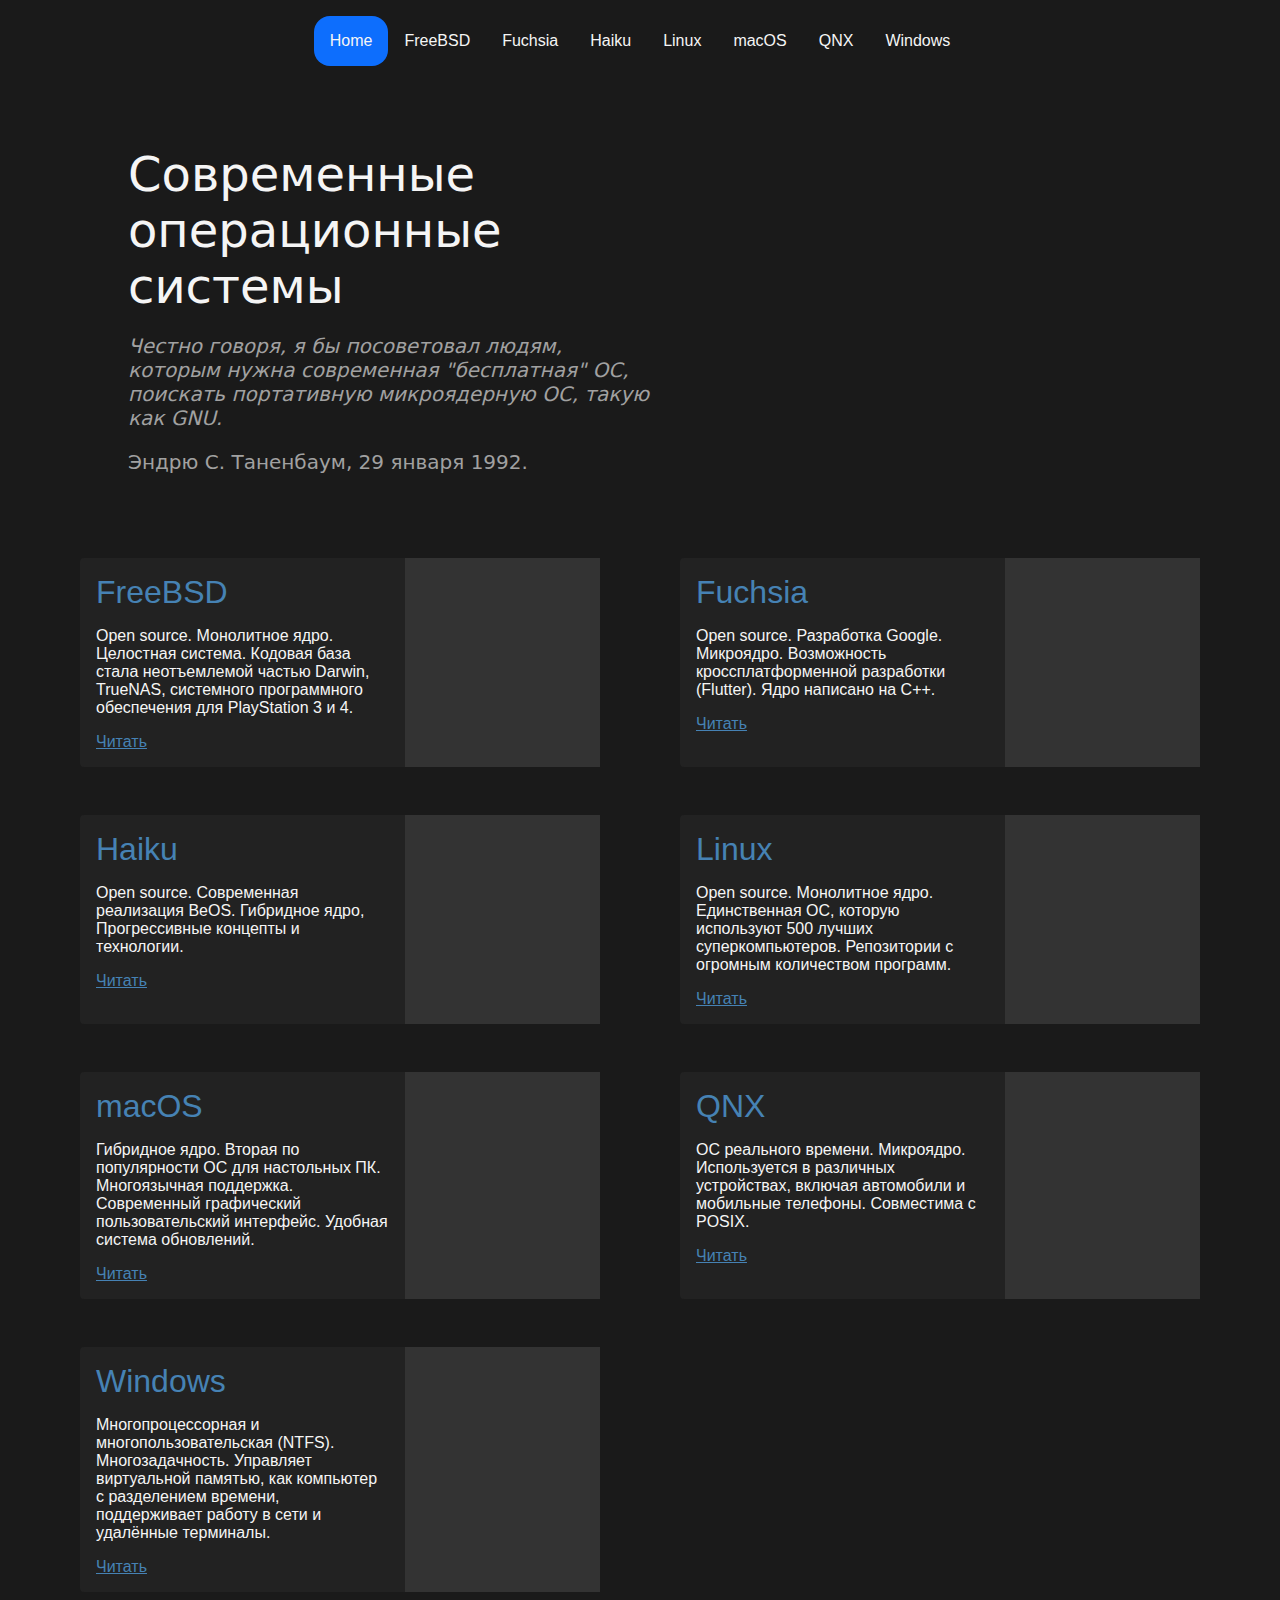
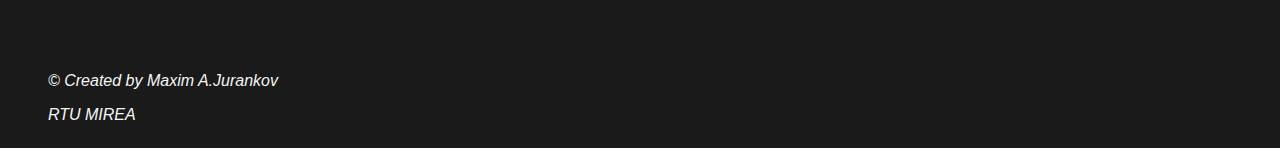
==== index.html @ efebb44e "add Home page" ====
<!DOCTYPE html>
<html lang="ru">

<head>
    <meta charset="UTF-8">
    <meta http-equiv="X-UA-Compatible" content="IE=edge">
    <meta name="viewport" content="width=device-width, initial-scale=1.0">
    <title>Home | Modern Operating Systems</title>
    <!-- Styles -->
    <link rel="stylesheet" href="css/style.css">
    <link rel="stylesheet" href="css/navbar.css">
    <link rel="stylesheet" href="css/home.css">
</head>

<body>
    <!-- navigation menu -->
    <header class="flex-row menu">
        <div class="burger">
            <div class="burger-icon">
                <span></span>
            </div>
        </div>
        <div class="menu-body">
            <ul class="menu-list">
                <li><a href="index.html" class="active-link">Home</a></li>
                <li><a href="os/freebsd.html">FreeBSD</a></li>
                <li><a href="os/fuchsia.html">Fuchsia</a></li>
                <li><a href="os/haiku.html">Haiku</a></li>
                <li><a href="os/linux.html">Linux</a></li>
                <li><a href="os/macos.html">macOS</a></li>
                <li><a href="os/qnx.html">QNX</a></li>
                <li><a href="os/windows.html">Windows</a></li>
            </ul>
        </div>
    </header>

    <!-- Title of page -->
    <main class="container">
        <div>
            <p class="large name">Современные операционные системы</p>
            <p class="small subtitle"><i>Честно говоря, я бы посоветовал людям, которым нужна современная "бесплатная"
                    ОС, поискать портативную микроядерную ОС, такую как GNU.</i></p>
            <p class="small subtitle">Эндрю С. Таненбаум, 29 января 1992.</p>
        </div>
    </main>

    <!-- Menu of articles about OS -->
    <article class="flex-col post-container">
        <section class="flex-row row">
            <div class="post flex-row">
                <div class="post-text">
                    <p class="medium post-title">FreeBSD</p>
                    <p class="widecard">Open source. Монолитное ядро. Целостная система. Кодовая база стала неотъемлемой
                        частью Darwin, TrueNAS, системного программного обеспечения для PlayStation 3 и 4.</p>
                    <a href="os/freebsd.html" class="link">Читать</a>
                </div>
                <div class="thumbnail">
                </div>
            </div>
            <div class="post flex-row">
                <div class="post-text">
                    <p class="medium post-title">Fuchsia</p>
                    <p class="widecard">Open source. Разработка Google. Микроядро. Возможность кроссплатформенной
                        разработки (Flutter). Ядро написано на C++.</p>
                    <a href="os/fuchsia.html" class="link">Читать</a>
                </div>
                <div class="thumbnail">
                </div>
            </div>
        </section>
        <section class="flex-row row">
            <div class="post flex-row">
                <div class="post-text">
                    <p class="medium post-title">Haiku</p>
                    <p class="widecard">Open source. Современная реализация BeOS. Гибридное ядро, Прогрессивные концепты
                        и технологии.</p>
                    <a href="os/haiku.html" class="link">Читать</a>
                </div>
                <div class="thumbnail">
                </div>
            </div>
            <div class="post flex-row">
                <div class="post-text">
                    <p class="medium post-title">Linux</p>
                    <p class="widecard">Open source. Монолитное ядро. Единственная ОС, которую используют 500 лучших
                        суперкомпьютеров. Репозитории с огромным количеством программ.</p>
                    <a href="os/linux.html" class="link">Читать</a>
                </div>
                <div class="thumbnail">
                </div>
            </div>
        </section>
        <section class="flex-row row">
            <div class="post flex-row">
                <div class="post-text">
                    <p class="medium post-title">macOS</p>
                    <p class="widecard">Гибридное ядро. Вторая по популярности ОС для настольных ПК. Многоязычная
                        поддержка. Современный графический пользовательский интерфейс. Удобная система обновлений.</p>
                    <a href="os/macos.html" class="link">Читать</a>
                </div>
                <div class="thumbnail">
                </div>
            </div>
            <div class="post flex-row">
                <div class="post-text">
                    <p class="medium post-title">QNX</p>
                    <p class="widecard">ОС реального времени. Микроядро. Используется в различных устройствах, включая
                        автомобили и мобильные телефоны. Совместима с POSIX.</p>
                    <a href="os/qnx.html" class="link">Читать</a>
                </div>
                <div class="thumbnail">
                </div>
            </div>
        </section>
        <section class="flex-row row">
            <div class="post flex-row">
                <div class="post-text">
                    <p class="medium post-title">Windows</p>
                    <p class="widecard">Многопроцессорная и многопользовательская (NTFS). Многозадачность. Управляет
                        виртуальной памятью, как компьютер с разделением времени, поддерживает работу в сети и удалённые
                        терминалы.</p>
                    <a href="os/windows.html" class="link">Читать</a>
                </div>
                <div class="thumbnail">
                </div>
            </div>
            <div class="post flex-row" style="background-color: transparent;"></div>
        </section>
    </article>

    <footer>
        <address>
            <p>© Created by Maxim A.Jurankov</p>
            <p>RTU MIREA</p>
        </address>
    </footer>
</body>

<script src="js/menu.js"></script>

</html>
---- css/style.css ----
/* default tags */
html, body {
    background-color: #1a1a1a;
    color: whitesmoke;
    font-family: 'Open Sans', sans-serif;
    margin: 0;
    padding: 0;
    height: 100%;
}

a {
    text-decoration: none;
    color: inherit;
}

footer {
    background-color: inherit;
    margin-top: 5rem;
}

address {
    padding-left: 3rem;
    padding-right: 3rem;
    padding-bottom: 0.5rem;
}

code {
    background-color: #333;
    font-size: 1rem;
    padding: 0.2rem;
}

/* flex containers */
.flex-row { display: flex; }
.flex-col {
    display: flex;
    flex-direction: column;
}

/* work with text */
.large { font-size: 3rem; }
.medium { font-size: 2rem; }
.small { font-size: 1.25rem; }
.subtitle { color: #a1a1a1; }

@media screen and (max-width: 760px) {
    .large { font-size: 2rem; }
    .medium { font-size: 1.5rem; }
    .small { font-size: 1rem; }
}

@media screen and (max-width: 300px) {
    .large { font-size: 1.5rem; }
}

@media screen and (max-width: 250px) {
    p { font-size: 0.9rem; }
}
---- css/navbar.css ----
body.lock { overflow-y: hidden; }

.menu {
    width: 100%;
    margin: 0;
    padding-top: 1rem;
    padding-bottom: 1rem;
    justify-content: center;
    flex: 1;
}

.menu-list {
    list-style-type: none;
    padding: 0;
    margin: 0;
}

.menu-list li { float: left; }

.menu-list a {
    padding: 1rem;
    text-align: center;
    display: inline-block;
}

.menu-list a:hover { text-decoration: underline; }

.active-link {
    background-color: #0d6efd;
    border-radius: 1rem;
}

.burger { display: none; }

/* Media for mobile screens */
@media screen and (max-width: 760px) {

    /* Burger menu */
    .burger {
        display: block;
        padding-left: 1rem;
    }

    .burger-icon {
        position: relative;
        width: 2.5rem;
        height: 2.5rem;
        cursor: pointer;
    }

    .burger-icon.active > span { transform: scale(0) translate(0px, -50%); }
    .burger-icon.active::before {
        top: 50%;
        transform: rotate(-45deg) translate(0px, -50%);
    }

    .burger-icon.active::after {
        bottom: 50%;
        transform: rotate(45deg) translate(0px, 50%);
    }

    .burger-icon::before, 
    .burger-icon::after, 
    .burger-icon > span {
        left: 0;
        position: absolute;
        height: 10%;
        width: 100%;
        transition: all 0.3s ease 0s;
        background-color: #fff;
    }

    .burger-icon::before, 
    .burger-icon::after { content: ""; }

    .burger-icon::before { top: 0; }
    .burger-icon::after { bottom: 0; }

    .burger-icon > span {
        top: 50%;
        transform: scale(1) translate(0px, -50%);
    }

    /* Menu body */
    .menu {
        flex-direction: column;
        background-color: black;
    }

    .menu-body {
        position: relative;
    }

    .menu-list {
        display: flex;
        flex-direction: column;
        align-items: center;
        background-color: rgba(0, 0, 0, 0.9);
        position: fixed;
        width: 100%;
        height: 70%;
        transform: translate(-100%, 0px);
        overflow: auto;
    }

    .menu-list > * { flex: 1; }
    .menu-list.active { transform: translate(0px, 0px); }
    .menu-list a { padding: 0.5rem; }
}
---- css/home.css ----
/* container */
.container {
    margin-top: 3rem;
    margin-bottom: 3rem;
    margin-left: 5rem;
    margin-right: 5rem;
    padding: 1rem;
    padding-left: 3rem;
    border-radius: 0.25rem;
}

.container > div {
    text-align: left;
    width: 50%;
    font-family: system-ui,-apple-system,"Segoe UI",Roboto,"Helvetica Neue",
    Arial,"Noto Sans","Liberation Sans",sans-serif,"Apple Color Emoji",
    "Segoe UI Emoji","Segoe UI Symbol","Noto Color Emoji";
}

.container p.name {
    margin: 0;
}

/* post container */
.post-container {
    margin-left: 5rem;
    margin-right: 5rem;
    flex-wrap: nowrap;
}

.post {
    flex: 1;
    border-radius: 0.25rem;
    background-color: #222;
    text-align: center;
    margin-right: 5rem;
}

.row { margin-top: 3rem; }
.row:first-child { margin-top: 0; }

.post:last-child { margin-right: 0; }

.post-text {
    text-align: left;
    padding: 1rem;
    width: 60%;
}

.widecard { margin-top: 1rem; }
.post-title {
    margin: 0;
    padding: 0;
    color: steelblue;
}

.link {
    margin-top: 1rem;
    color: steelblue;
    text-decoration: underline;
}

.thumbnail {
    width: 40%;
    background-color: #333;
}

@media screen and (max-width: 760px) {
    .container {
        margin: 0;
        padding: 1rem;
    }

    .container > div { width: 100%; }

    .post-container { margin: 0.5rem; }

    .row {
        flex-direction: column;
        margin-top: 0;
    }
    
    .post {
        margin-right: 0;
        margin-top: 3rem;
    }
}

@media screen and (max-width: 300px) {
    .thumbnail { display: none; }
}
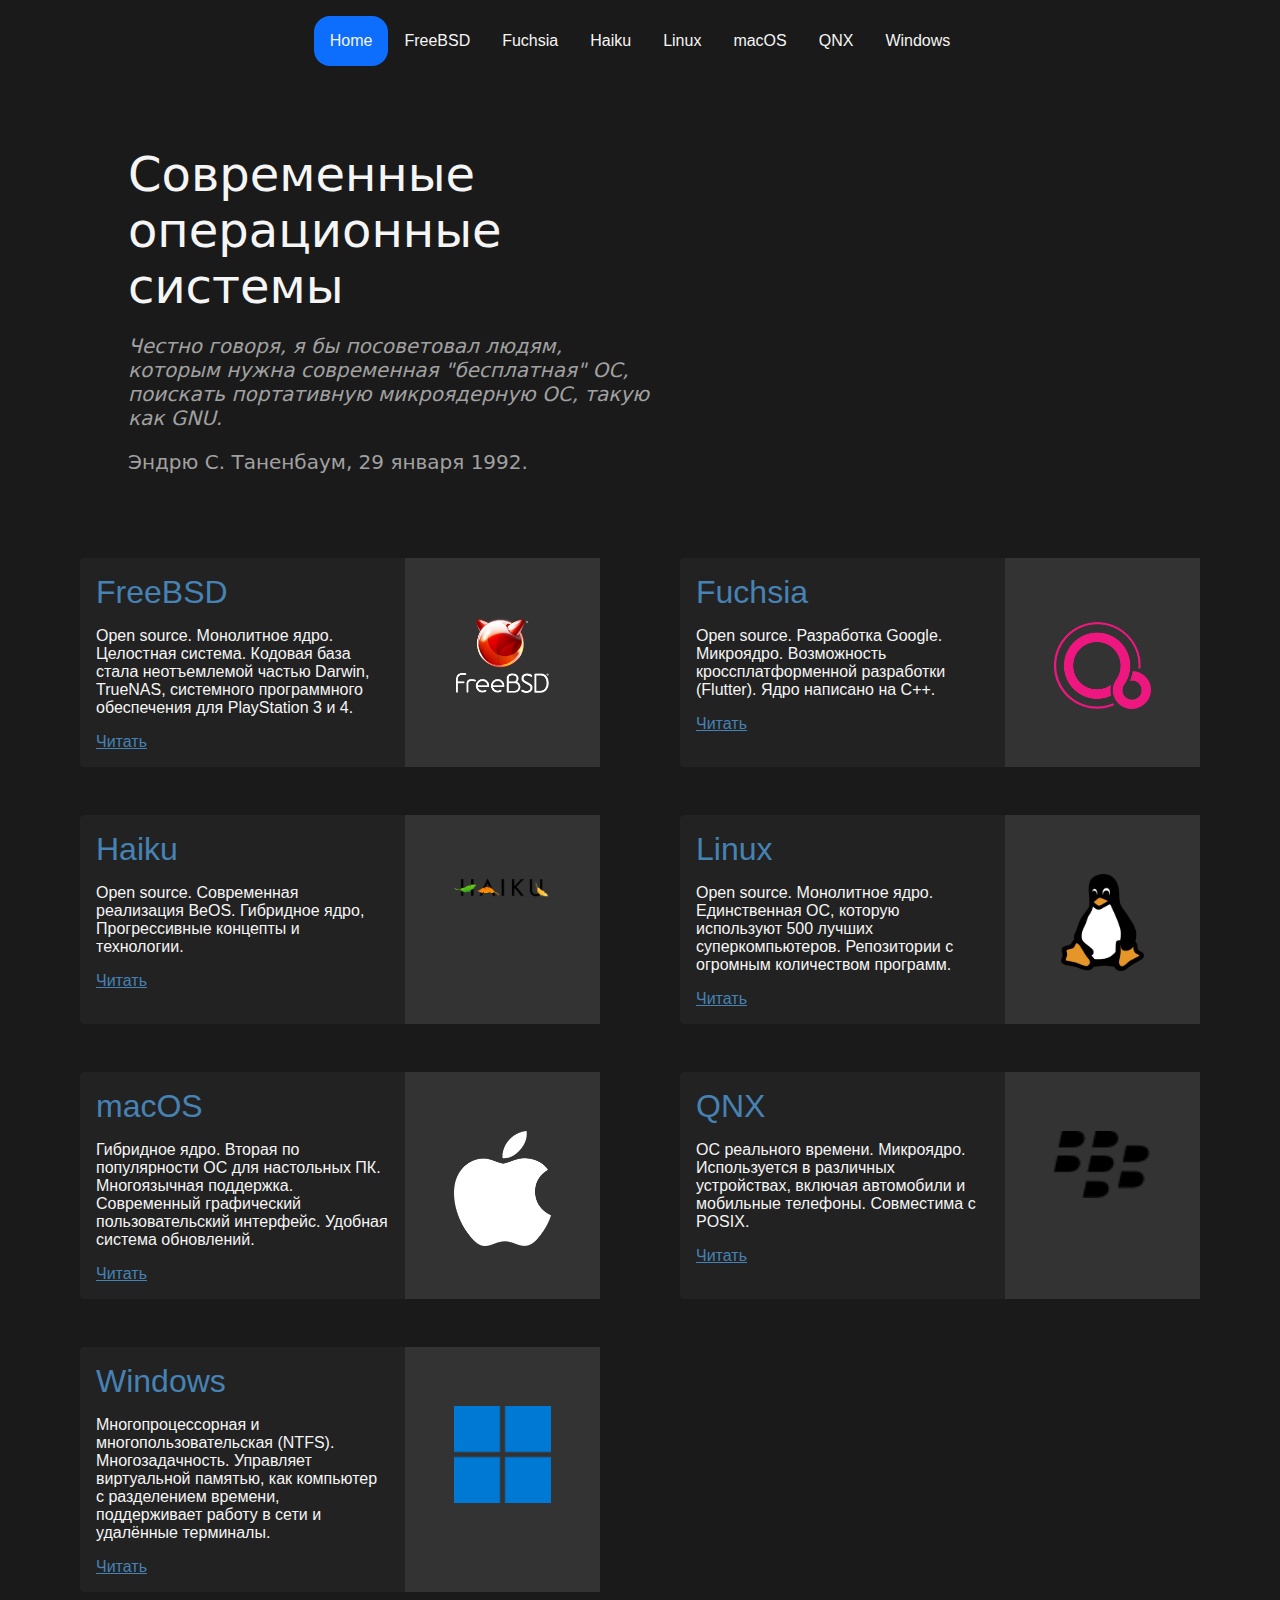
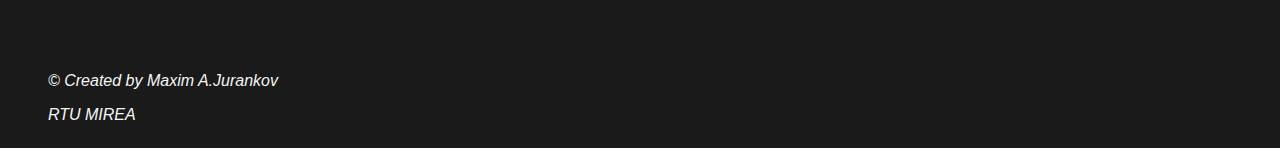
==== commit ce981130: "Change logotypes" ====
--- a/index.html
+++ b/index.html
@@ -55,6 +55,7 @@
                     <a href="os/freebsd.html" class="link">Читать</a>
                 </div>
                 <div class="thumbnail">
+                    <img src="img/freebsd-logo.png">
                 </div>
             </div>
             <div class="post flex-row">
@@ -65,6 +66,7 @@
                     <a href="os/fuchsia.html" class="link">Читать</a>
                 </div>
                 <div class="thumbnail">
+                    <img src="img/fuchsia-logo.png">
                 </div>
             </div>
         </section>
@@ -77,6 +79,7 @@
                     <a href="os/haiku.html" class="link">Читать</a>
                 </div>
                 <div class="thumbnail">
+                    <img src="img/haiku-logo.png">
                 </div>
             </div>
             <div class="post flex-row">
@@ -87,6 +90,7 @@
                     <a href="os/linux.html" class="link">Читать</a>
                 </div>
                 <div class="thumbnail">
+                    <img src="img/linux-logo.png">
                 </div>
             </div>
         </section>
@@ -99,6 +103,7 @@
                     <a href="os/macos.html" class="link">Читать</a>
                 </div>
                 <div class="thumbnail">
+                    <img src="img/apple-logo.png">
                 </div>
             </div>
             <div class="post flex-row">
@@ -109,6 +114,7 @@
                     <a href="os/qnx.html" class="link">Читать</a>
                 </div>
                 <div class="thumbnail">
+                    <img src="img/blackberry-logo.png">
                 </div>
             </div>
         </section>
@@ -122,6 +128,7 @@
                     <a href="os/windows.html" class="link">Читать</a>
                 </div>
                 <div class="thumbnail">
+                    <img src="img/windows-logo.png">
                 </div>
             </div>
             <div class="post flex-row" style="background-color: transparent;"></div>
--- a/css/home.css
+++ b/css/home.css
@@ -65,6 +65,11 @@
     background-color: #333;
 }
 
+.thumbnail > img {
+    padding-top: 30%;
+    width: 50%;
+}
+
 @media screen and (max-width: 760px) {
     .container {
         margin: 0;
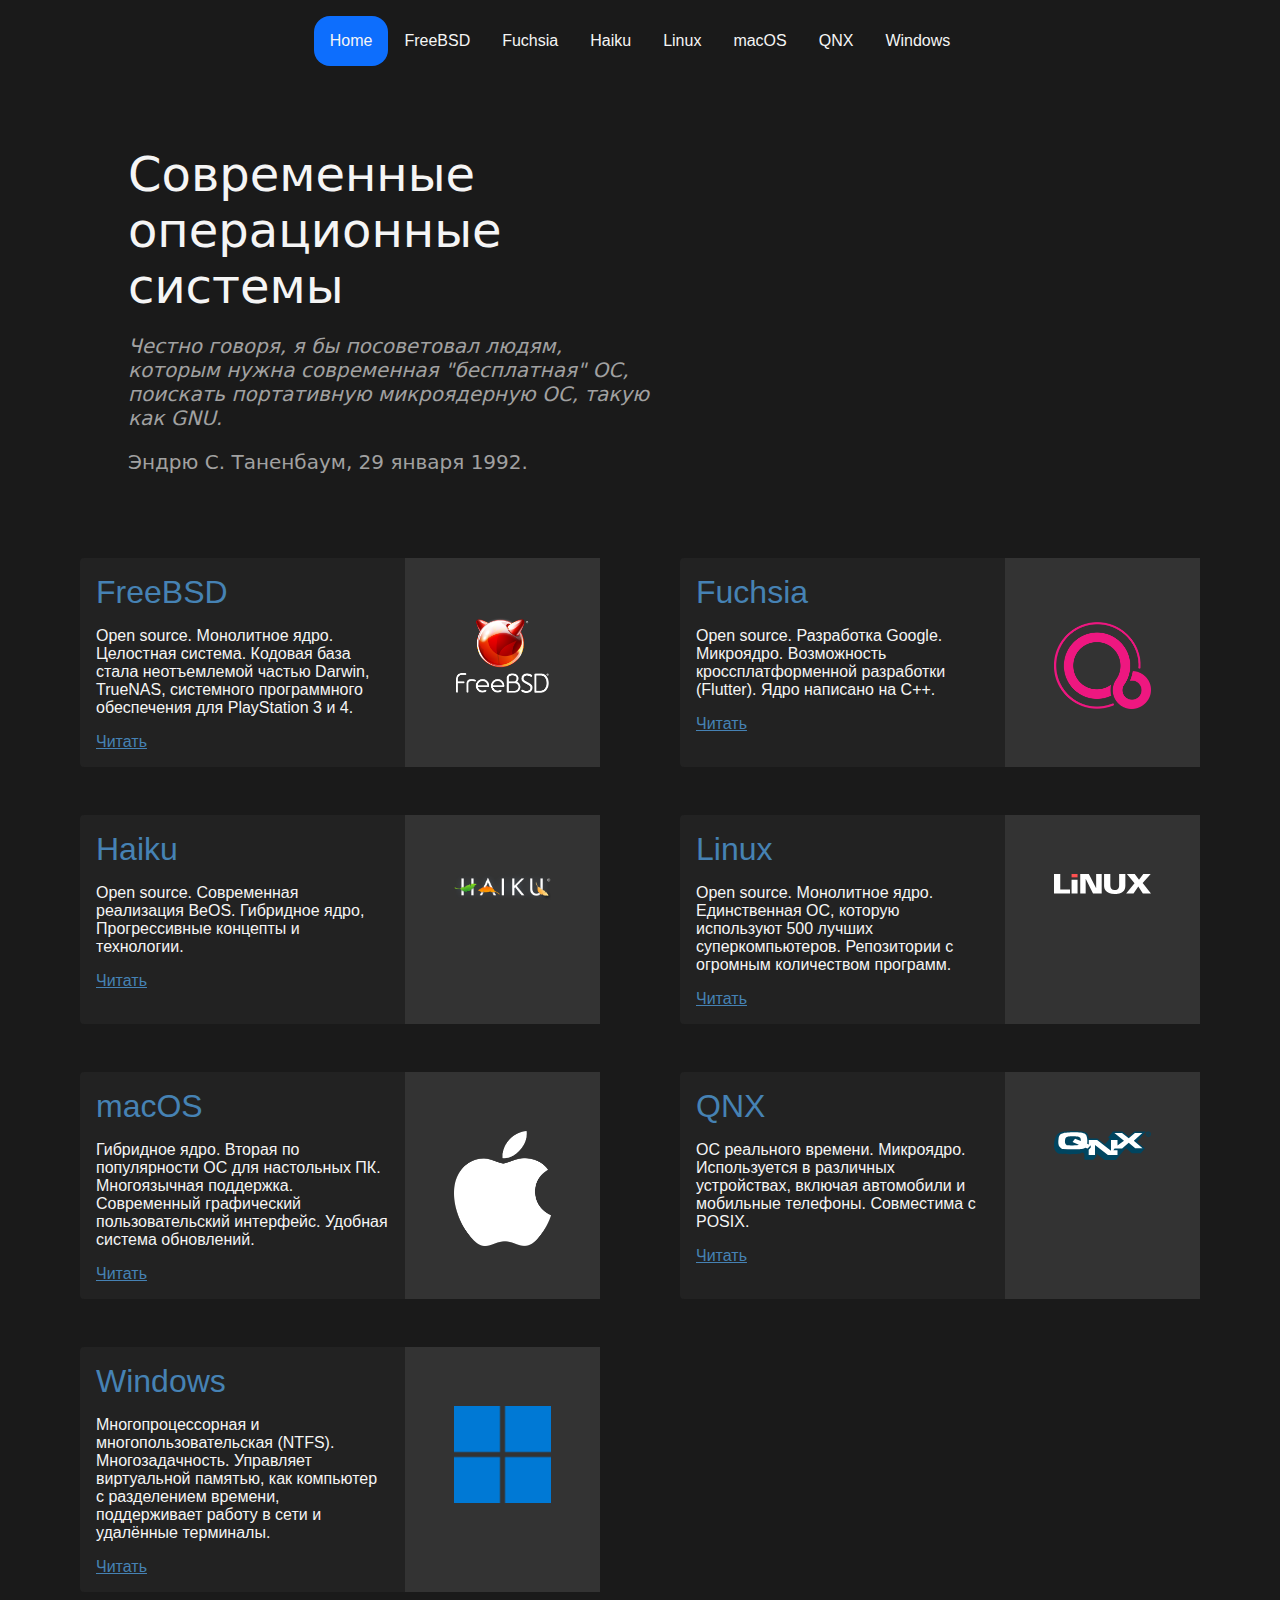
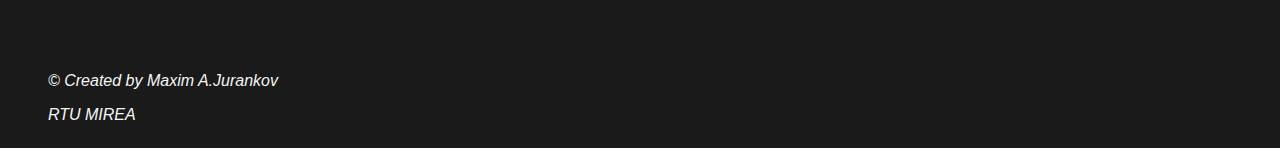
==== commit 7125b489: "Correct logotypes" ====
--- a/index.html
+++ b/index.html
@@ -90,7 +90,7 @@
                     <a href="os/linux.html" class="link">Читать</a>
                 </div>
                 <div class="thumbnail">
-                    <img src="img/linux-logo.png">
+                    <img src="img/linux-logo.svg">
                 </div>
             </div>
         </section>
@@ -114,7 +114,7 @@
                     <a href="os/qnx.html" class="link">Читать</a>
                 </div>
                 <div class="thumbnail">
-                    <img src="img/blackberry-logo.png">
+                    <img src="img/qnx-logo.svg">
                 </div>
             </div>
         </section>
